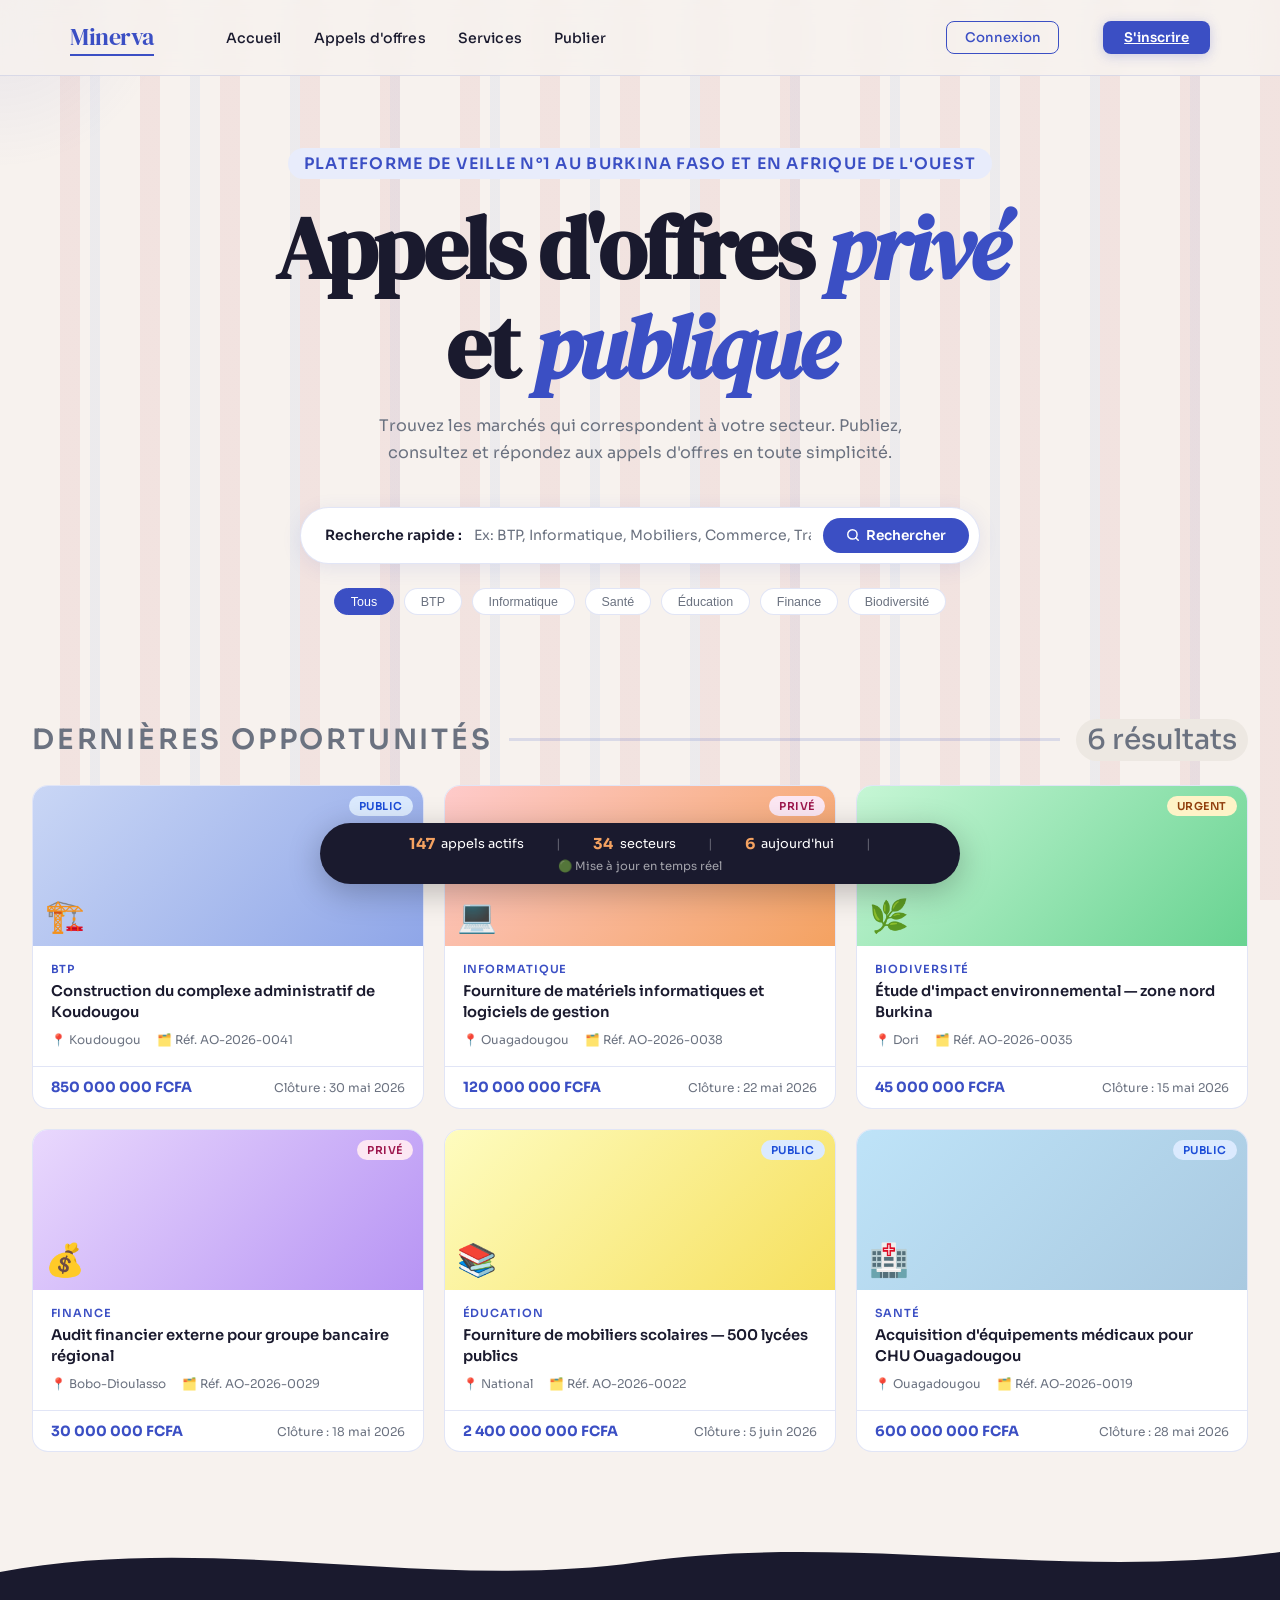
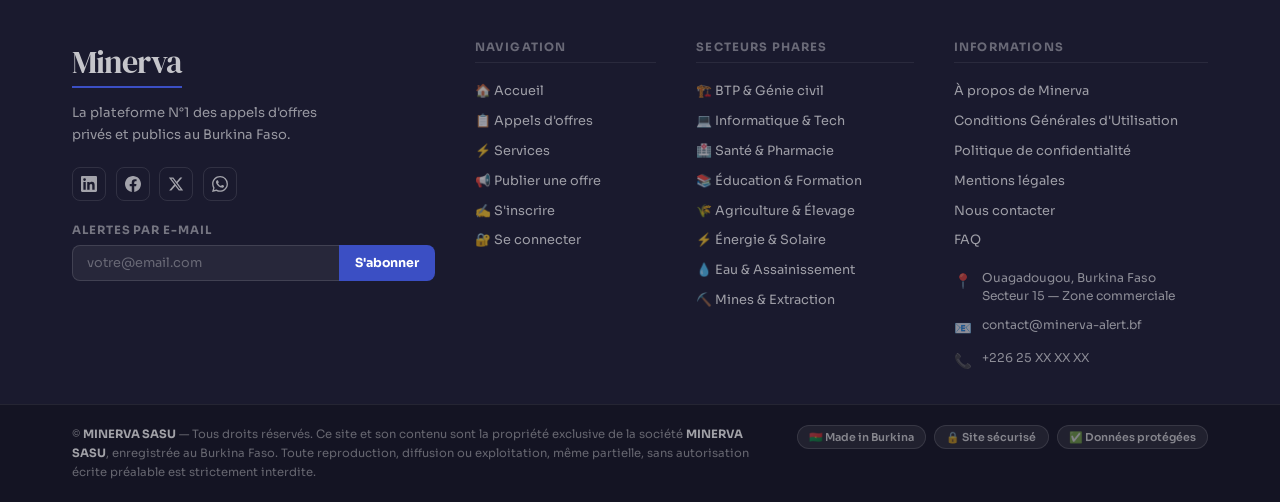
==== index.html @ 1e4bd356 "Add files via upload" ====
<!DOCTYPE html>
<html lang="fr">
<head>
<meta charset="UTF-8">
<meta name="viewport" content="width=device-width, initial-scale=1.0">
<title>Minerva — Appels d'offres privé et public</title>
<link href="https://fonts.googleapis.com/css2?family=Sora:wght@300;400;500;600;700&family=DM+Serif+Display:ital@0;1&display=swap" rel="stylesheet">
<style>
  *, *::before, *::after { box-sizing: border-box; margin: 0; padding: 0; }

  :root {
    --primary: #3B4FC4;
    --primary-light: #6B7FE3;
    --primary-pale: #E8ECFB;
    --accent: #F4A261;
    --bg: #F7F2EE;
    --bg2: #EDE8E2;
    --surface: #FFFFFF;
    --text: #1A1A2E;
    --text-muted: #6B7280;
    --border: rgba(59,79,196,0.15);
    --pink-soft: #F5D6D6;
    --blue-soft: #C9D6F5;
    --stripe-pink: rgba(220,160,160,0.18);
    --stripe-blue: rgba(130,160,230,0.18);
    --card-h: 270px;
  }

  body {
    font-family: 'Sora', sans-serif;
    background: var(--bg);
    color: var(--text);
    min-height: 100vh;
    overflow-x: hidden;
  }

  /* ── Animated background stripes ── */
  .bg-stripes {
    position: fixed;
    inset: 0;
    z-index: 0;
    pointer-events: none;
    overflow: hidden;
  }
  .bg-stripes::before,
  .bg-stripes::after {
    content: '';
    position: absolute;
    top: 0; bottom: 0;
    width: 100%;
  }
  .bg-stripes::before {
    background: repeating-linear-gradient(
      to right,
      transparent,
      transparent 60px,
      var(--stripe-pink) 60px,
      var(--stripe-pink) 80px
    );
    animation: shiftStripes 14s linear infinite;
  }
  .bg-stripes::after {
    background: repeating-linear-gradient(
      to right,
      transparent,
      transparent 90px,
      var(--stripe-blue) 90px,
      var(--stripe-blue) 100px
    );
    animation: shiftStripes 22s linear infinite reverse;
    opacity: 0.5;
  }
  @keyframes shiftStripes {
    from { transform: translateX(0); }
    to   { transform: translateX(100px); }
  }

  /* ── Layout wrapper ── */
  .wrapper {
    position: relative;
    z-index: 1;
    max-width: 1351px;
    margin: 0 auto;
    padding: 0 2rem;
  }

  /* ── NAV ── */
  nav {
    position: sticky;
    top: 0;
    z-index: 100;
    background: rgba(247,242,238,0.82);
    backdrop-filter: blur(14px);
    border-bottom: 1px solid var(--border);
  }
  .nav-inner {
    display: flex;
    align-items: center;
    gap: clamp(1rem, 5vw, 9.5rem);
    height: 75px;
    max-width: 1204px;
    margin: 0 auto;
    padding: 0 2rem;
  }
  .logo {
    font-family: 'DM Serif Display', serif;
    font-size: 1.5rem;
    color: var(--primary);
    text-decoration: none;
    letter-spacing: -0.02em;
    border-bottom: 2.5px solid var(--primary);
    padding-bottom: 1px;
    white-space: nowrap;
  }
  .nav-links {
    display: flex;
    gap: 2rem;
    list-style: none;
    margin-left: 0.5rem;
  }
  .nav-links a {
    font-size: 0.88rem;
    font-weight: 500;
    color: var(--text);
    text-decoration: none;
    letter-spacing: 0.01em;
    transition: color 0.2s;
  }
  .nav-links a:hover { color: var(--primary); }
  .nav-right {
    margin-left: auto;
    display: flex;
    align-items: center;
    gap: 2.75rem;
  }
  .btn-outline {
    padding: 0.45rem 1.1rem;
    border: 1.5px solid var(--primary);
    border-radius: 8px;
    font-size: 0.83rem;
    font-weight: 500;
    color: var(--primary);
    background: transparent;
    cursor: pointer;
    transition: background 0.2s, color 0.2s;
  }
  .btn-outline:hover { background: var(--primary-pale); }
  .btn-primary {
    padding: 0.48rem 1.3rem;
    border: none;
    border-radius: 8px;
    font-size: 0.83rem;
    font-weight: 600;
    color: #fff;
    background: var(--primary);
    cursor: pointer;
    transition: background 0.2s, transform 0.15s;
    box-shadow: 0 2px 12px rgba(59,79,196,0.25);
  }
  .btn-primary:hover { background: var(--primary-light); transform: translateY(-1px); }

  /* ── HERO ── */
  .hero {
    padding: 4.5rem 1rem 3rem;
    text-align: center;
  }
  .hero-tag {
    display: inline-block;
    background: var(--primary-pale);
    color: var(--primary);
    font-size: 0.99rem;
    font-weight: 600;
    letter-spacing: 0.08em;
    text-transform: uppercase;
    padding: 0.35rem 1rem;
    border-radius: 100px;
    margin-bottom: 1.25rem;
    opacity: 0;
    transform: translateY(10px);
    animation: fadeUp 0.6s 0.1s forwards;
  }
  .hero h1 {
    font-family: 'DM Serif Display', serif;
    font-size: clamp(4.2rem, 8vw, 5.5rem);
    line-height: 1.12;
    letter-spacing: -0.03em;
    color: var(--text);
    margin-bottom: 1rem;
    opacity: 0;
    transform: translateY(14px);
    animation: fadeUp 0.7s 0.2s forwards;
  }
  .hero h1 em {
    font-style: italic;
    color: var(--primary);
  }
  .hero p {
    font-size: 1rem;
    color: var(--text-muted);
    max-width: 540px;
    margin: 0 auto 2.5rem;
    line-height: 1.7;
    opacity: 0;
    transform: translateY(10px);
    animation: fadeUp 0.7s 0.35s forwards;
  }

  /* ── SEARCH BAR ── */
  .search-wrap {
    background: var(--surface);
    border: 1.5px solid var(--border);
    border-radius: 50px;
    display: flex;
    align-items: center;
    gap: 0.75rem;
    padding: 0.65rem 0.65rem 0.65rem 1.5rem;
    max-width: 680px;
    margin: 0 auto;
    box-shadow: 0 4px 20px rgba(59,79,196,0.10);
    opacity: 0;
    transform: translateY(12px);
    animation: fadeUp 0.7s 0.45s forwards;
    transition: box-shadow 0.3s;
  }
  .search-wrap:focus-within {
    box-shadow: 0 4px 28px rgba(59,79,196,0.22);
    border-color: var(--primary);
  }
  .search-label {
    font-weight: 600;
    font-size: 0.88rem;
    color: var(--text);
    white-space: nowrap;
  }
  .search-input {
    flex: 1;
    border: none;
    outline: none;
    font-family: 'Sora', sans-serif;
    font-size: 0.88rem;
    color: var(--text-muted);
    background: transparent;
  }
  .search-input::placeholder { color: var(--text-muted); }
  .search-btn {
    padding: 0.55rem 1.4rem;
    border-radius: 40px;
    border: none;
    background: var(--primary);
    color: #fff;
    font-family: 'Sora', sans-serif;
    font-size: 0.85rem;
    font-weight: 600;
    cursor: pointer;
    display: flex;
    align-items: center;
    gap: 0.4rem;
    transition: background 0.2s;
  }
  .search-btn:hover { background: var(--primary-light); }

  /* ── FILTER PILLS ── */
  .filters {
    display: flex;
    gap: 0.6rem;
    flex-wrap: wrap;
    justify-content: center;
    margin: 1.5rem auto 0;
    max-width: 760px;
    opacity: 0;
    animation: fadeUp 0.7s 0.55s forwards;
  }
  .pill {
    padding: 0.35rem 1rem;
    border: 1px solid var(--border);
    border-radius: 100px;
    font-size: 0.78rem;
    font-weight: 500;
    color: var(--text-muted);
    background: var(--surface);
    cursor: pointer;
    transition: all 0.2s;
    white-space: nowrap;
  }
  .pill:hover, .pill.active {
    background: var(--primary);
    color: #fff;
    border-color: var(--primary);
  }

  /* ── SECTION LABEL ── */
  .section-label {
    display: flex;
    align-items: center;
    gap: 1rem;
    margin: 3.5rem 0 1.5rem;
    opacity: 0;
    animation: fadeUp 0.6s 0.7s forwards;
  }
  .section-label h2 {
    font-size: 1.75rem;
    font-weight: 600;
    letter-spacing: 0.1em;
    text-transform: uppercase;
    color: var(--text-muted);
    white-space: nowrap;
  }
  .section-label hr {
    flex: 1;
    border: none;
    border-top: 3px solid var(--border);
  }
  .section-label .count {
    font-size: 1.75rem;
    font-weight: 500;
    color: var(--text-muted);
    background: var(--bg2);
    padding: 0.2rem 0.7rem;
    border-radius: 100px;
    white-space: nowrap;
  }

  /* ── CARD GRID ── */
  .card-grid {
    display: grid;
    grid-template-columns: repeat(3, 1fr);
    gap: 1.25rem;
    margin-bottom: 5rem;
  }

  .card {
    background: var(--surface);
    border-radius: 16px;
    border: 1px solid var(--border);
    overflow: hidden;
    cursor: pointer;
    opacity: 0;
    transform: translateY(20px);
    transition: transform 0.3s ease, box-shadow 0.3s ease;
  }
  .card:hover {
    transform: translateY(-5px);
    box-shadow: 0 12px 36px rgba(59,79,196,0.13);
  }
  .card.visible {
    animation: fadeUp 0.55s forwards;
  }
  .card:nth-child(1) { animation-delay: 0.75s; }
  .card:nth-child(2) { animation-delay: 0.85s; }
  .card:nth-child(3) { animation-delay: 0.95s; }

  .card-thumb {
    height: 160px;
    position: relative;
    overflow: hidden;
  }
  .card-thumb-inner {
    width: 100%;
    height: 100%;
    transition: transform 0.5s ease;
  }
  .card:hover .card-thumb-inner { transform: scale(1.04); }

  /* Gradient placeholder thumbs */
  .thumb-btp   { background: linear-gradient(135deg, #C9D6F5 0%, #8FA6E8 100%); }
  .thumb-info  { background: linear-gradient(135deg, #FECACA 0%, #F4A261 100%); }
  .thumb-bio   { background: linear-gradient(135deg, #C6F6D5 0%, #68D391 100%); }
  .thumb-fin   { background: linear-gradient(135deg, #E9D8FD 0%, #B794F4 100%); }
  .thumb-edu   { background: linear-gradient(135deg, #FEFCBF 0%, #F6E05E 100%); }
  .thumb-sante { background: linear-gradient(135deg, #BEE3F8 0%, #a9c9e0 100%); }

  .thumb-label {
    position: absolute;
    bottom: 10px;
    left: 12px;
    font-size: 2rem;
  }
  .card-badge {
    position: absolute;
    top: 10px;
    right: 10px;
    padding: 0.2rem 0.65rem;
    border-radius: 100px;
    font-size: 0.68rem;
    font-weight: 600;
    letter-spacing: 0.04em;
    text-transform: uppercase;
  }
  .badge-public  { background: #DBEAFE; color: #1D4ED8; }
  .badge-prive   { background: #FCE7F3; color: #9D174D; }
  .badge-urgent  { background: #FEF3C7; color: #92400E; }

  .card-body {
    padding: 1rem 1.1rem 1.2rem;
  }
  .card-sector {
    font-size: 0.7rem;
    font-weight: 600;
    letter-spacing: 0.08em;
    text-transform: uppercase;
    color: var(--primary);
    margin-bottom: 0.35rem;
  }
  .card-title {
    font-size: 0.92rem;
    font-weight: 600;
    color: var(--text);
    line-height: 1.4;
    margin-bottom: 0.6rem;
  }
  .card-meta {
    display: flex;
    align-items: center;
    gap: 1rem;
    font-size: 0.75rem;
    color: var(--text-muted);
  }
  .card-meta span {
    display: flex;
    align-items: center;
    gap: 0.25rem;
  }
  .card-footer {
    border-top: 1px solid var(--border);
    padding: 0.7rem 1.1rem;
    display: flex;
    justify-content: space-between;
    align-items: center;
  }
  .card-budget {
    font-weight: 700;
    font-size: 0.88rem;
    color: var(--primary);
  }
  .card-deadline {
    font-size: 0.75rem;
    color: var(--text-muted);
  }

  /* ── FLOATING STAT BAR ── */
  .stat-bar {
    position: fixed;
    bottom: 1.5rem;
    left: 50%;
    transform: translateX(-50%) translateY(80px);
    background: var(--text);
    color: #fff;
    border-radius: 100px;
    padding: 0.7rem 2rem;
    display: flex;
    align-items: center;
    gap: 2rem;
    font-size: 0.8rem;
    box-shadow: 0 8px 32px rgba(0,0,0,0.25);
    z-index: 200;
    white-space: nowrap;
    opacity: 0;
    animation: slideUp 0.6s 1.4s ease forwards;
  }
  .stat-bar .stat { display: flex; align-items: center; gap: 0.4rem; }
  .stat-bar .num { font-weight: 700; font-size: 0.95rem; color: var(--accent); }
  .stat-bar .sep { opacity: 0.3; }

  /* ── Keyframes ── */
  @keyframes fadeUp {
    to { opacity: 1; transform: translateY(0); }
  }
  @keyframes slideUp {
    to { opacity: 1; transform: translateX(-50%) translateY(0); }
  }

  /* ── Cursor glow ── */
  .cursor-glow {
    position: fixed;
    width: 340px;
    height: 340px;
    border-radius: 50%;
    background: radial-gradient(circle, rgba(59,79,196,0.09) 0%, transparent 70%);
    pointer-events: none;
    z-index: 0;
    transition: transform 0.12s ease-out;
    transform: translate(-50%, -50%);
  }

  @media (max-width: 768px) {
    .card-grid { grid-template-columns: 1fr 1fr; }
    .stat-bar { display: none; }
  }
  @media (max-width: 520px) {
    .card-grid { grid-template-columns: 1fr; }
  }

/* ── Footer base ── */
.minerva-footer {
  position: relative;
  margin-top: 3rem;
  font-family: 'Sora', sans-serif;
}
 
/* Vague SVG de transition */
.footer-wave {
  display: block;
  line-height: 0;
  overflow: hidden;
}
.footer-wave svg {
  display: block;
  width: 100%;
  height: 60px;
}
 
/* Corps du footer */
.footer-body {
  background: #1A1A2E;
  color: rgba(255,255,255,0.75);
}
 
.footer-inner {
  max-width: 1200px;
  margin: 0 auto;
  padding: 3rem 2rem 2rem;
  display: grid;
  grid-template-columns: 2fr 1fr 1.2fr 1.4fr;
  gap: 2.5rem;
}
 
/* Brand column */
.footer-logo {
  font-family: 'DM Serif Display', serif;
  font-size: 2rem;
  color: #ffffff;
  letter-spacing: -0.03em;
  border-bottom: 2.5px solid #3B4FC4;
  display: inline-block;
  padding-bottom: 2px;
  margin-bottom: 0.85rem;
}
 
.footer-tagline {
  font-size: 0.82rem;
  color: rgba(255,255,255,0.55);
  line-height: 1.7;
  margin-bottom: 1.25rem;
}
 
/* Social icons */
.footer-socials {
  display: flex;
  gap: 0.6rem;
  margin-bottom: 1.4rem;
}
.fsocial {
  width: 34px; height: 34px;
  border-radius: 8px;
  border: 1px solid rgba(255,255,255,0.1);
  display: flex; align-items: center; justify-content: center;
  color: rgba(255,255,255,0.6);
  text-decoration: none;
  transition: all 0.22s;
}
.fsocial:hover {
  background: #3B4FC4;
  border-color: #3B4FC4;
  color: #fff;
  transform: translateY(-2px);
}
 
/* Newsletter */
.fnl-label {
  font-size: 0.72rem;
  font-weight: 700;
  letter-spacing: 0.08em;
  text-transform: uppercase;
  color: rgba(255,255,255,0.4);
  margin-bottom: 0.5rem;
}
.fnl-wrap {
  display: flex;
  gap: 0;
}
.fnl-input {
  flex: 1;
  padding: 0.55rem 0.85rem;
  border: 1px solid rgba(255,255,255,0.12);
  border-right: none;
  border-radius: 8px 0 0 8px;
  background: rgba(255,255,255,0.06);
  color: #fff;
  font-family: 'Sora', sans-serif;
  font-size: 0.8rem;
  outline: none;
  transition: border-color 0.2s;
}
.fnl-input::placeholder { color: rgba(255,255,255,0.3); }
.fnl-input:focus { border-color: #3B4FC4; }
.fnl-btn {
  padding: 0.55rem 1rem;
  border-radius: 0 8px 8px 0;
  border: none;
  background: #3B4FC4;
  color: #fff;
  font-family: 'Sora', sans-serif;
  font-size: 0.78rem;
  font-weight: 700;
  cursor: pointer;
  white-space: nowrap;
  transition: background 0.2s;
}
.fnl-btn:hover { background: #6B7FE3; }
 
/* Column titles */
.footer-col-title {
  font-size: 0.72rem;
  font-weight: 700;
  letter-spacing: 0.1em;
  text-transform: uppercase;
  color: rgba(255,255,255,0.35);
  margin-bottom: 1rem;
  padding-bottom: 0.5rem;
  border-bottom: 1px solid rgba(255,255,255,0.07);
}
 
/* Links */
.footer-links {
  list-style: none;
  display: flex;
  flex-direction: column;
  gap: 0.55rem;
}
.footer-links a {
  font-size: 0.8rem;
  color: rgba(255,255,255,0.58);
  text-decoration: none;
  transition: color 0.2s, padding-left 0.2s;
  display: inline-block;
}
.footer-links a:hover {
  color: #ffffff;
  padding-left: 4px;
}
 
/* Contact block */
.footer-contact {
  margin-top: 1.2rem;
  display: flex;
  flex-direction: column;
  gap: 0.6rem;
}
.fcontact-item {
  display: flex;
  align-items: flex-start;
  gap: 0.6rem;
  font-size: 0.76rem;
  color: rgba(255,255,255,0.5);
  line-height: 1.55;
}
.fcontact-icon { flex-shrink: 0; font-size: 0.9rem; margin-top: 1px; }
 
/* Bottom bar */
.footer-bottom {
  border-top: 1px solid rgba(255,255,255,0.07);
  background: rgba(0,0,0,0.25);
}
.footer-bottom-inner {
  max-width: 1200px;
  margin: 0 auto;
  padding: 1.25rem 2rem;
  display: flex;
  align-items: flex-start;
  justify-content: space-between;
  gap: 1.5rem;
  flex-wrap: wrap;
}
.footer-copy {
  font-size: 0.72rem;
  color: rgba(255,255,255,0.35);
  line-height: 1.65;
  max-width: 680px;
}
.footer-copy strong { color: rgba(255,255,255,0.6); }
 
/* Badges */
.footer-badges {
  display: flex;
  gap: 0.5rem;
  flex-wrap: wrap;
  flex-shrink: 0;
}
.fbadge {
  font-size: 0.68rem;
  font-weight: 600;
  color: rgba(255,255,255,0.45);
  background: rgba(255,255,255,0.06);
  border: 1px solid rgba(255,255,255,0.1);
  padding: 0.25rem 0.7rem;
  border-radius: 100px;
  white-space: nowrap;
}
 
/* ── Responsive ── */
@media (max-width: 1000px) {
  .footer-inner { grid-template-columns: 1fr 1fr; gap: 2rem; }
  .footer-brand { grid-column: 1 / -1; }
}
@media (max-width: 580px) {
  .footer-inner { grid-template-columns: 1fr; padding: 2rem 1.5rem 1.5rem; }
  .footer-bottom-inner { flex-direction: column; gap: 0.85rem; }
  .footer-badges { justify-content: flex-start; }
}
</style>
<link rel="stylesheet" href="minerva-shared.css">
<link rel="manifest" href="manifest.webmanifest">
<meta name="theme-color" content="#3B4FC4">
<meta name="description" content="Minerva — veille et appels d'offres privés et publics au Burkina Faso et en Afrique de l'Ouest.">
<meta name="apple-mobile-web-app-capable" content="yes">
<meta name="apple-mobile-web-app-title" content="Minerva">
<link rel="apple-touch-icon" href="icons/icon-192.png">
<link rel="icon" type="image/png" sizes="192x192" href="icons/icon-192.png">
<script defer src="pwa-register.js"></script>
</head>
<body>

<div class="cursor-glow" id="glow"></div>
<div class="bg-stripes"></div>

<!-- NAV -->
<nav>
  <div class="nav-inner">
    <a href="minerva-apropos.html" class="logo">Minerva</a>
    <ul class="nav-links">
      <li><a href="minerva.html">Accueil</a></li>
      <li><a href="minerva-appels.html">Appels d'offres</a></li>
      <li><a href="minerva-services.html">Services</a></li>
      <li><a href="minerva-publier.html">Publier</a></li>
    </ul>
    <div class="nav-right">
      <a href="minerva-connexion.html" class="btn-outline" style="text-decoration:none;">Connexion</a>
      <a href="minerva-inscription.html" class="btn-primary">S'inscrire</a>
    </div>
  </div>
</nav>

<!-- HERO -->
<section class="hero wrapper">
  <div class="hero-tag">Plateforme de Veille N°1 au Burkina Faso et en Afrique de l'Ouest</div>
  <h1>Appels d'offres <em>privé</em><br>et <em>publique</em></h1>
  <p>Trouvez les marchés qui correspondent à votre secteur. Publiez, consultez et répondez aux appels d'offres en toute simplicité.</p>

  <div class="search-wrap">
    <span class="search-label">Recherche rapide :</span>
    <input class="search-input" type="text" placeholder="Ex: BTP, Informatique, Mobiliers, Commerce, Travaux…" id="searchInput" />
    <button class="search-btn" onclick="doSearch()">
      <svg width="14" height="14" viewBox="0 0 24 24" fill="none" stroke="currentColor" stroke-width="2.5" stroke-linecap="round" stroke-linejoin="round"><circle cx="11" cy="11" r="8"/><path d="m21 21-4.35-4.35"/></svg>
      Rechercher
    </button>
  </div>

  <div class="filters" id="filters">
    <button class="pill active" onclick="filterCards('Tous')">Tous</button>
    <button class="pill" onclick="filterCards('BTP')">BTP</button>
    <button class="pill" onclick="filterCards('Informatique')">Informatique</button>
    <button class="pill" onclick="filterCards('Santé')">Santé</button>
    <button class="pill" onclick="filterCards('Éducation')">Éducation</button>
    <button class="pill" onclick="filterCards('Finance')">Finance</button>
    <button class="pill" onclick="filterCards('Biodiversité')">Biodiversité</button>
  </div>
</section>

<!-- CARD SECTION -->
<div class="wrapper">
  <div class="section-label">
    <h2>Dernières opportunités</h2>
    <hr>
    <span class="count" id="countLabel">6 résultats</span>
  </div>

  <div class="card-grid" id="cardGrid">

    <div class="card visible" data-sector="BTP">
      <div class="card-thumb">
        <div class="card-thumb-inner thumb-btp"></div>
        <div class="thumb-label">🏗️</div>
        <span class="card-badge badge-public">Public</span>
      </div>
      <div class="card-body">
        <div class="card-sector">BTP</div>
        <div class="card-title">Construction du complexe administratif de Koudougou</div>
        <div class="card-meta">
          <span>📍 Koudougou</span>
          <span>🗂️ Réf. AO-2026-0041</span>
        </div>
      </div>
      <div class="card-footer">
        <span class="card-budget">850 000 000 FCFA</span>
        <span class="card-deadline">Clôture : 30 mai 2026</span>
      </div>
    </div>

    <div class="card visible" data-sector="Informatique">
      <div class="card-thumb">
        <div class="card-thumb-inner thumb-info"></div>
        <div class="thumb-label">💻</div>
        <span class="card-badge badge-prive">Privé</span>
      </div>
      <div class="card-body">
        <div class="card-sector">Informatique</div>
        <div class="card-title">Fourniture de matériels informatiques et logiciels de gestion</div>
        <div class="card-meta">
          <span>📍 Ouagadougou</span>
          <span>🗂️ Réf. AO-2026-0038</span>
        </div>
      </div>
      <div class="card-footer">
        <span class="card-budget">120 000 000 FCFA</span>
        <span class="card-deadline">Clôture : 22 mai 2026</span>
      </div>
    </div>

    <div class="card visible" data-sector="Biodiversité">
      <div class="card-thumb">
        <div class="card-thumb-inner thumb-bio"></div>
        <div class="thumb-label">🌿</div>
        <span class="card-badge badge-urgent">Urgent</span>
      </div>
      <div class="card-body">
        <div class="card-sector">Biodiversité</div>
        <div class="card-title">Étude d'impact environnemental — zone nord Burkina</div>
        <div class="card-meta">
          <span>📍 Dori</span>
          <span>🗂️ Réf. AO-2026-0035</span>
        </div>
      </div>
      <div class="card-footer">
        <span class="card-budget">45 000 000 FCFA</span>
        <span class="card-deadline">Clôture : 15 mai 2026</span>
      </div>
    </div>

    <div class="card visible" data-sector="Finance">
      <div class="card-thumb">
        <div class="card-thumb-inner thumb-fin"></div>
        <div class="thumb-label">💰</div>
        <span class="card-badge badge-prive">Privé</span>
      </div>
      <div class="card-body">
        <div class="card-sector">Finance</div>
        <div class="card-title">Audit financier externe pour groupe bancaire régional</div>
        <div class="card-meta">
          <span>📍 Bobo-Dioulasso</span>
          <span>🗂️ Réf. AO-2026-0029</span>
        </div>
      </div>
      <div class="card-footer">
        <span class="card-budget">30 000 000 FCFA</span>
        <span class="card-deadline">Clôture : 18 mai 2026</span>
      </div>
    </div>

    <div class="card visible" data-sector="Éducation">
      <div class="card-thumb">
        <div class="card-thumb-inner thumb-edu"></div>
        <div class="thumb-label">📚</div>
        <span class="card-badge badge-public">Public</span>
      </div>
      <div class="card-body">
        <div class="card-sector">Éducation</div>
        <div class="card-title">Fourniture de mobiliers scolaires — 500 lycées publics</div>
        <div class="card-meta">
          <span>📍 National</span>
          <span>🗂️ Réf. AO-2026-0022</span>
        </div>
      </div>
      <div class="card-footer">
        <span class="card-budget">2 400 000 000 FCFA</span>
        <span class="card-deadline">Clôture : 5 juin 2026</span>
      </div>
    </div>

    <div class="card visible" data-sector="Santé">
      <div class="card-thumb">
        <div class="card-thumb-inner thumb-sante"></div>
        <div class="thumb-label">🏥</div>
        <span class="card-badge badge-public">Public</span>
      </div>
      <div class="card-body">
        <div class="card-sector">Santé</div>
        <div class="card-title">Acquisition d'équipements médicaux pour CHU Ouagadougou</div>
        <div class="card-meta">
          <span>📍 Ouagadougou</span>
          <span>🗂️ Réf. AO-2026-0019</span>
        </div>
      </div>
      <div class="card-footer">
        <span class="card-budget">600 000 000 FCFA</span>
        <span class="card-deadline">Clôture : 28 mai 2026</span>
      </div>
    </div>

  </div>
</div>

<!-- FLOATING STAT BAR -->
<div class="stat-bar">
  <div class="stat"><span class="num" id="statTotal">1 248</span> appels actifs</div>
  <div class="sep">|</div>
  <div class="stat"><span class="num">34</span> secteurs</div>
  <div class="sep">|</div>
  <div class="stat"><span class="num" id="statNew">+12</span> aujourd'hui</div>
  <div class="sep">|</div>
  <div class="stat" style="color: rgba(255,255,255,0.6); font-size:0.72rem;">🟢 Mise à jour en temps réel</div>
</div>

<script>
  // Cursor glow
  const glow = document.getElementById('glow');
  document.addEventListener('mousemove', e => {
    glow.style.transform = `translate(${e.clientX - 170}px, ${e.clientY - 170}px)`;
  });

  // Filter pills
  function filterCards(sector) {
    document.querySelectorAll('.pill').forEach(p => p.classList.remove('active'));
    event.target.classList.add('active');

    const cards = document.querySelectorAll('.card');
    let count = 0;
    cards.forEach(card => {
      const s = card.dataset.sector;
      const show = sector === 'Tous' || s === sector;
      card.style.display = show ? '' : 'none';
      if (show) count++;
    });
    document.getElementById('countLabel').textContent = count + ' résultat' + (count > 1 ? 's' : '');
  }

  // Search filter
  function doSearch() {
    const q = document.getElementById('searchInput').value.toLowerCase().trim();
    if (!q) { filterCards('Tous'); return; }

    document.querySelectorAll('.pill').forEach(p => p.classList.remove('active'));
    const cards = document.querySelectorAll('.card');
    let count = 0;
    cards.forEach(card => {
      const text = card.innerText.toLowerCase();
      const show = text.includes(q);
      card.style.display = show ? '' : 'none';
      if (show) count++;
    });
    document.getElementById('countLabel').textContent = count + ' résultat' + (count > 1 ? 's' : '');
  }

  document.getElementById('searchInput').addEventListener('keydown', e => {
    if (e.key === 'Enter') doSearch();
  });

  // Animate stat counter
  function countUp(el, target, suffix = '') {
    let start = 0;
    const step = Math.ceil(target / 60);
    const timer = setInterval(() => {
      start = Math.min(start + step, target);
      el.textContent = start.toLocaleString('fr-FR') + suffix;
      if (start >= target) clearInterval(timer);
    }, 24);
  }
  setTimeout(() => {
    countUp(document.getElementById('statTotal'), 1248);
    countUp(document.getElementById('statNew'), 12, '');
  }, 1500);

  
  // Année dynamique dans le copyright
  document.getElementById('footerYear').textContent = new Date().getFullYear();
 
  // Abonnement newsletter (simulation)
  function subscribeNL(btn) {
    const input = btn.previousElementSibling;
    const re = /^[^\s@]+@[^\s@]+\.[^\s@]+$/;
    if (!re.test(input.value.trim())) {
      input.style.borderColor = '#EF4444';
      input.placeholder = 'E-mail invalide…';
      setTimeout(() => { input.style.borderColor = ''; input.placeholder = 'votre@email.com'; }, 2000);
      return;
    }
    btn.textContent = '✓ Abonné !';
    btn.style.background = '#3AAF85';
    btn.disabled = true;
    input.value = '';
    input.placeholder = 'Merci pour votre inscription !';
  }
</script>
<!-- ============================================================
     MINERVA ALERT — FOOTER UNIVERSEL
     À coller juste avant </body> sur chaque page du site
     ============================================================ -->
 
<footer class="minerva-footer">
 
  <!-- Vague décorative -->
  <div class="footer-wave">
    <svg viewBox="0 0 1440 60" preserveAspectRatio="none" xmlns="http://www.w3.org/2000/svg">
      <path d="M0,40 C240,0 480,60 720,30 C960,0 1200,50 1440,20 L1440,60 L0,60 Z" fill="#1A1A2E"/>
    </svg>
  </div>
 
  <div class="footer-body">
    <div class="footer-inner">
 
      <!-- COL 1 : Brand -->
      <div class="footer-col footer-brand">
        <a href="minerva-apropos.html" class="footer-logo" style="text-decoration:none;color:inherit;">Minerva</a>
        <p class="footer-tagline">La plateforme N°1 des appels d'offres<br>privés et publics au Burkina Faso.</p>
        <div class="footer-socials">
          <a href="#" class="fsocial" title="LinkedIn" aria-label="LinkedIn">
            <svg width="16" height="16" viewBox="0 0 24 24" fill="currentColor"><path d="M20.447 20.452h-3.554v-5.569c0-1.328-.027-3.037-1.852-3.037-1.853 0-2.136 1.445-2.136 2.939v5.667H9.351V9h3.414v1.561h.046c.477-.9 1.637-1.85 3.37-1.85 3.601 0 4.267 2.37 4.267 5.455v6.286zM5.337 7.433a2.062 2.062 0 01-2.063-2.065 2.064 2.064 0 112.063 2.065zm1.782 13.019H3.555V9h3.564v11.452zM22.225 0H1.771C.792 0 0 .774 0 1.729v20.542C0 23.227.792 24 1.771 24h20.451C23.2 24 24 23.227 24 22.271V1.729C24 .774 23.2 0 22.222 0h.003z"/></svg>
          </a>
          <a href="#" class="fsocial" title="Facebook" aria-label="Facebook">
            <svg width="16" height="16" viewBox="0 0 24 24" fill="currentColor"><path d="M24 12.073c0-6.627-5.373-12-12-12s-12 5.373-12 12c0 5.99 4.388 10.954 10.125 11.854v-8.385H7.078v-3.47h3.047V9.43c0-3.007 1.792-4.669 4.533-4.669 1.312 0 2.686.235 2.686.235v2.953H15.83c-1.491 0-1.956.925-1.956 1.874v2.25h3.328l-.532 3.47h-2.796v8.385C19.612 23.027 24 18.062 24 12.073z"/></svg>
          </a>
          <a href="#" class="fsocial" title="Twitter / X" aria-label="Twitter">
            <svg width="16" height="16" viewBox="0 0 24 24" fill="currentColor"><path d="M18.244 2.25h3.308l-7.227 8.26 8.502 11.24H16.17l-5.214-6.817L4.99 21.75H1.68l7.73-8.835L1.254 2.25H8.08l4.713 6.231zm-1.161 17.52h1.833L7.084 4.126H5.117z"/></svg>
          </a>
          <a href="#" class="fsocial" title="WhatsApp" aria-label="WhatsApp">
            <svg width="16" height="16" viewBox="0 0 24 24" fill="currentColor"><path d="M17.472 14.382c-.297-.149-1.758-.867-2.03-.967-.273-.099-.471-.148-.67.15-.197.297-.767.966-.94 1.164-.173.199-.347.223-.644.075-.297-.15-1.255-.463-2.39-1.475-.883-.788-1.48-1.761-1.653-2.059-.173-.297-.018-.458.13-.606.134-.133.298-.347.446-.52.149-.174.198-.298.298-.497.099-.198.05-.371-.025-.52-.075-.149-.669-1.612-.916-2.207-.242-.579-.487-.5-.669-.51-.173-.008-.371-.01-.57-.01-.198 0-.52.074-.792.372-.272.297-1.04 1.016-1.04 2.479 0 1.462 1.065 2.875 1.213 3.074.149.198 2.096 3.2 5.077 4.487.709.306 1.262.489 1.694.625.712.227 1.36.195 1.871.118.571-.085 1.758-.719 2.006-1.413.248-.694.248-1.289.173-1.413-.074-.124-.272-.198-.57-.347m-5.421 7.403h-.004a9.87 9.87 0 01-5.031-1.378l-.361-.214-3.741.982.998-3.648-.235-.374a9.86 9.86 0 01-1.51-5.26c.001-5.45 4.436-9.884 9.888-9.884 2.64 0 5.122 1.03 6.988 2.898a9.825 9.825 0 012.893 6.994c-.003 5.45-4.437 9.884-9.885 9.884m8.413-18.297A11.815 11.815 0 0012.05 0C5.495 0 .16 5.335.157 11.892c0 2.096.547 4.142 1.588 5.945L.057 24l6.305-1.654a11.882 11.882 0 005.683 1.448h.005c6.554 0 11.89-5.335 11.893-11.893a11.821 11.821 0 00-3.48-8.413z"/></svg>
          </a>
        </div>
        <!-- Newsletter mini -->
        <div class="footer-newsletter">
          <p class="fnl-label">Alertes par e-mail</p>
          <div class="fnl-wrap">
            <input type="email" class="fnl-input" placeholder="votre@email.com" />
            <button class="fnl-btn" onclick="subscribeNL(this)">S'abonner</button>
          </div>
        </div>
      </div>
 
      <!-- COL 2 : Navigation -->
      <div class="footer-col">
        <div class="footer-col-title">Navigation</div>
        <ul class="footer-links">
          <li><a href="minerva.html">🏠 Accueil</a></li>
          <li><a href="minerva-appels.html">📋 Appels d'offres</a></li>
          <li><a href="minerva-services.html">⚡ Services</a></li>
          <li><a href="minerva-publier.html">📢 Publier une offre</a></li>
          <li><a href="minerva-inscription.html">✍️ S'inscrire</a></li>
          <li><a href="minerva-connexion.html">🔐 Se connecter</a></li>
        </ul>
      </div>
 
      <!-- COL 3 : Secteurs -->
      <div class="footer-col">
        <div class="footer-col-title">Secteurs phares</div>
        <ul class="footer-links">
          <li><a href="minerva-appels.html">🏗️ BTP & Génie civil</a></li>
          <li><a href="minerva-appels.html">💻 Informatique & Tech</a></li>
          <li><a href="minerva-appels.html">🏥 Santé & Pharmacie</a></li>
          <li><a href="minerva-appels.html">📚 Éducation & Formation</a></li>
          <li><a href="minerva-appels.html">🌾 Agriculture & Élevage</a></li>
          <li><a href="minerva-appels.html">⚡ Énergie & Solaire</a></li>
          <li><a href="minerva-appels.html">💧 Eau & Assainissement</a></li>
          <li><a href="minerva-appels.html">⛏️ Mines & Extraction</a></li>
        </ul>
      </div>
 
      <!-- COL 4 : Informations -->
      <div class="footer-col">
        <div class="footer-col-title">Informations</div>
        <ul class="footer-links">
          <li><a href="#">À propos de Minerva</a></li>
          <li><a href="#">Conditions Générales d'Utilisation</a></li>
          <li><a href="#">Politique de confidentialité</a></li>
          <li><a href="#">Mentions légales</a></li>
          <li><a href="#">Nous contacter</a></li>
          <li><a href="#">FAQ</a></li>
        </ul>
        <!-- Contact block -->
        <div class="footer-contact">
          <div class="fcontact-item">
            <span class="fcontact-icon">📍</span>
            <span>Ouagadougou, Burkina Faso<br>Secteur 15 — Zone commerciale</span>
          </div>
          <div class="fcontact-item">
            <span class="fcontact-icon">📧</span>
            <span>contact@minerva-alert.bf</span>
          </div>
          <div class="fcontact-item">
            <span class="fcontact-icon">📞</span>
            <span>+226 25 XX XX XX</span>
          </div>
        </div>
      </div>
 
    </div><!-- /footer-inner -->
 
    <!-- Bottom bar -->
    <div class="footer-bottom">
      <div class="footer-bottom-inner">
        <p class="footer-copy">
          &copy; <span id="footerYear"></span> <strong>MINERVA SASU</strong> — Tous droits réservés.
          Ce site et son contenu sont la propriété exclusive de la société
          <strong>MINERVA SASU</strong>, enregistrée au Burkina Faso.
          Toute reproduction, diffusion ou exploitation, même partielle, sans autorisation écrite préalable est strictement interdite.
        </p>
        <div class="footer-badges">
          <span class="fbadge">🇧🇫 Made in Burkina</span>
          <span class="fbadge">🔒 Site sécurisé</span>
          <span class="fbadge">✅ Données protégées</span>
        </div>
      </div>
    </div>
 
  </div><!-- /footer-body -->
</footer>
</body>
</html>
---- minerva-shared.css ----
/* Minerva — responsive + PWA safe areas (loaded after page inline styles) */

html {
  -webkit-text-size-adjust: 100%;
}

nav {
  padding-left: max(0px, env(safe-area-inset-left));
  padding-right: max(0px, env(safe-area-inset-right));
}

/* Reduce cursor glow on touch devices */
@media (hover: none) and (pointer: coarse) {
  .cursor-glow {
    display: none !important;
  }
}

/* ── Navigation (all pages with sticky top nav) ── */
@media (max-width: 1100px) {
  nav .nav-inner {
    gap: 1.25rem;
    padding-left: max(1rem, env(safe-area-inset-left));
    padding-right: max(1rem, env(safe-area-inset-right));
  }
}

@media (max-width: 900px) {
  nav .nav-inner {
    flex-wrap: wrap;
    height: auto;
    min-height: 64px;
    row-gap: 0.65rem;
    padding-top: 0.65rem;
    padding-bottom: 0.65rem;
    align-items: center;
  }

  nav .nav-right {
    margin-left: auto;
    flex-shrink: 0;
  }

  nav .nav-links {
    order: 3;
    flex-basis: 100%;
    width: 100%;
    justify-content: center;
    flex-wrap: wrap;
    gap: 0.65rem 1rem;
    padding-top: 0.5rem;
    margin-left: 0;
    border-top: 1px solid var(--border, rgba(59, 79, 196, 0.12));
  }
}

@media (max-width: 480px) {
  nav .nav-inner {
    padding-left: max(0.75rem, env(safe-area-inset-left));
    padding-right: max(0.75rem, env(safe-area-inset-right));
  }

  nav .nav-links a {
    font-size: 0.8rem;
  }

  nav .nav-right {
    width: 100%;
    justify-content: stretch;
    gap: 0.5rem;
  }

  nav .nav-right > a.btn-outline,
  nav .nav-right > a.btn-primary {
    flex: 1;
    text-align: center;
    justify-content: center;
    font-size: 0.76rem;
    padding: 0.42rem 0.65rem;
  }
}

/* ── Home: card grid (tablettes) ── */
@media (max-width: 1024px) {
  .card-grid {
    grid-template-columns: repeat(2, 1fr);
  }
}

@media (max-width: 520px) {
  .card-grid {
    grid-template-columns: 1fr;
  }
}

/* ── Home: hero & search ── */
@media (max-width: 720px) {
  .hero {
    padding-left: max(0.75rem, env(safe-area-inset-left)) !important;
    padding-right: max(0.75rem, env(safe-area-inset-right)) !important;
    padding-top: 2.5rem !important;
    padding-bottom: 2rem !important;
  }

  .hero h1 {
    font-size: clamp(2rem, 10vw, 3.25rem) !important;
  }

  .hero p {
    font-size: 0.92rem;
    padding: 0 0.25rem;
  }

  .search-wrap {
    flex-direction: column;
    align-items: stretch;
    border-radius: 20px;
    padding: 1rem 1rem 1rem 1.1rem;
    max-width: 100%;
  }

  .search-label {
    white-space: normal;
  }

  .search-input {
    min-height: 2.5rem;
    width: 100%;
  }

  .search-btn {
    width: 100%;
    justify-content: center;
  }
}

@media (max-width: 520px) {
  .section-label {
    flex-wrap: wrap;
    gap: 0.65rem;
  }

  .section-label h2 {
    font-size: 1.05rem;
    white-space: normal;
    letter-spacing: 0.06em;
  }

  .section-label .count {
    font-size: 1.1rem;
  }

  .wrapper {
    padding-left: max(1rem, env(safe-area-inset-left));
    padding-right: max(1rem, env(safe-area-inset-right));
  }
}

/* ── Floating stat bar (home) ── */
@media (min-width: 769px) {
  .stat-bar {
    max-width: calc(100vw - 2rem - env(safe-area-inset-left) - env(safe-area-inset-right));
    flex-wrap: wrap;
    justify-content: center;
    row-gap: 0.35rem;
    padding-left: max(1rem, env(safe-area-inset-left));
    padding-right: max(1rem, env(safe-area-inset-right));
    bottom: max(1rem, env(safe-area-inset-bottom));
  }
}

/* ── Appels / list pages: wide filter bars ── */
@media (max-width: 768px) {
  .filter-bar {
    flex-direction: column;
  }

  .filter-sep {
    display: none;
  }

  .filter-reset {
    margin-left: 0;
    align-self: stretch;
    width: 100%;
  }

  .search-wrap {
    flex-wrap: wrap;
    border-radius: 20px;
    padding: 0.75rem 1rem;
  }

  .search-input {
    min-width: 0;
    flex: 1 1 100%;
  }
}

/* ── Forms (connexion / inscription / pages pleine largeur) ── */
@media (max-width: 520px) {
  .login-page,
  .page {
    padding-left: max(1rem, env(safe-area-inset-left));
    padding-right: max(1rem, env(safe-area-inset-right));
  }

  .login-box {
    max-width: 100%;
  }
}
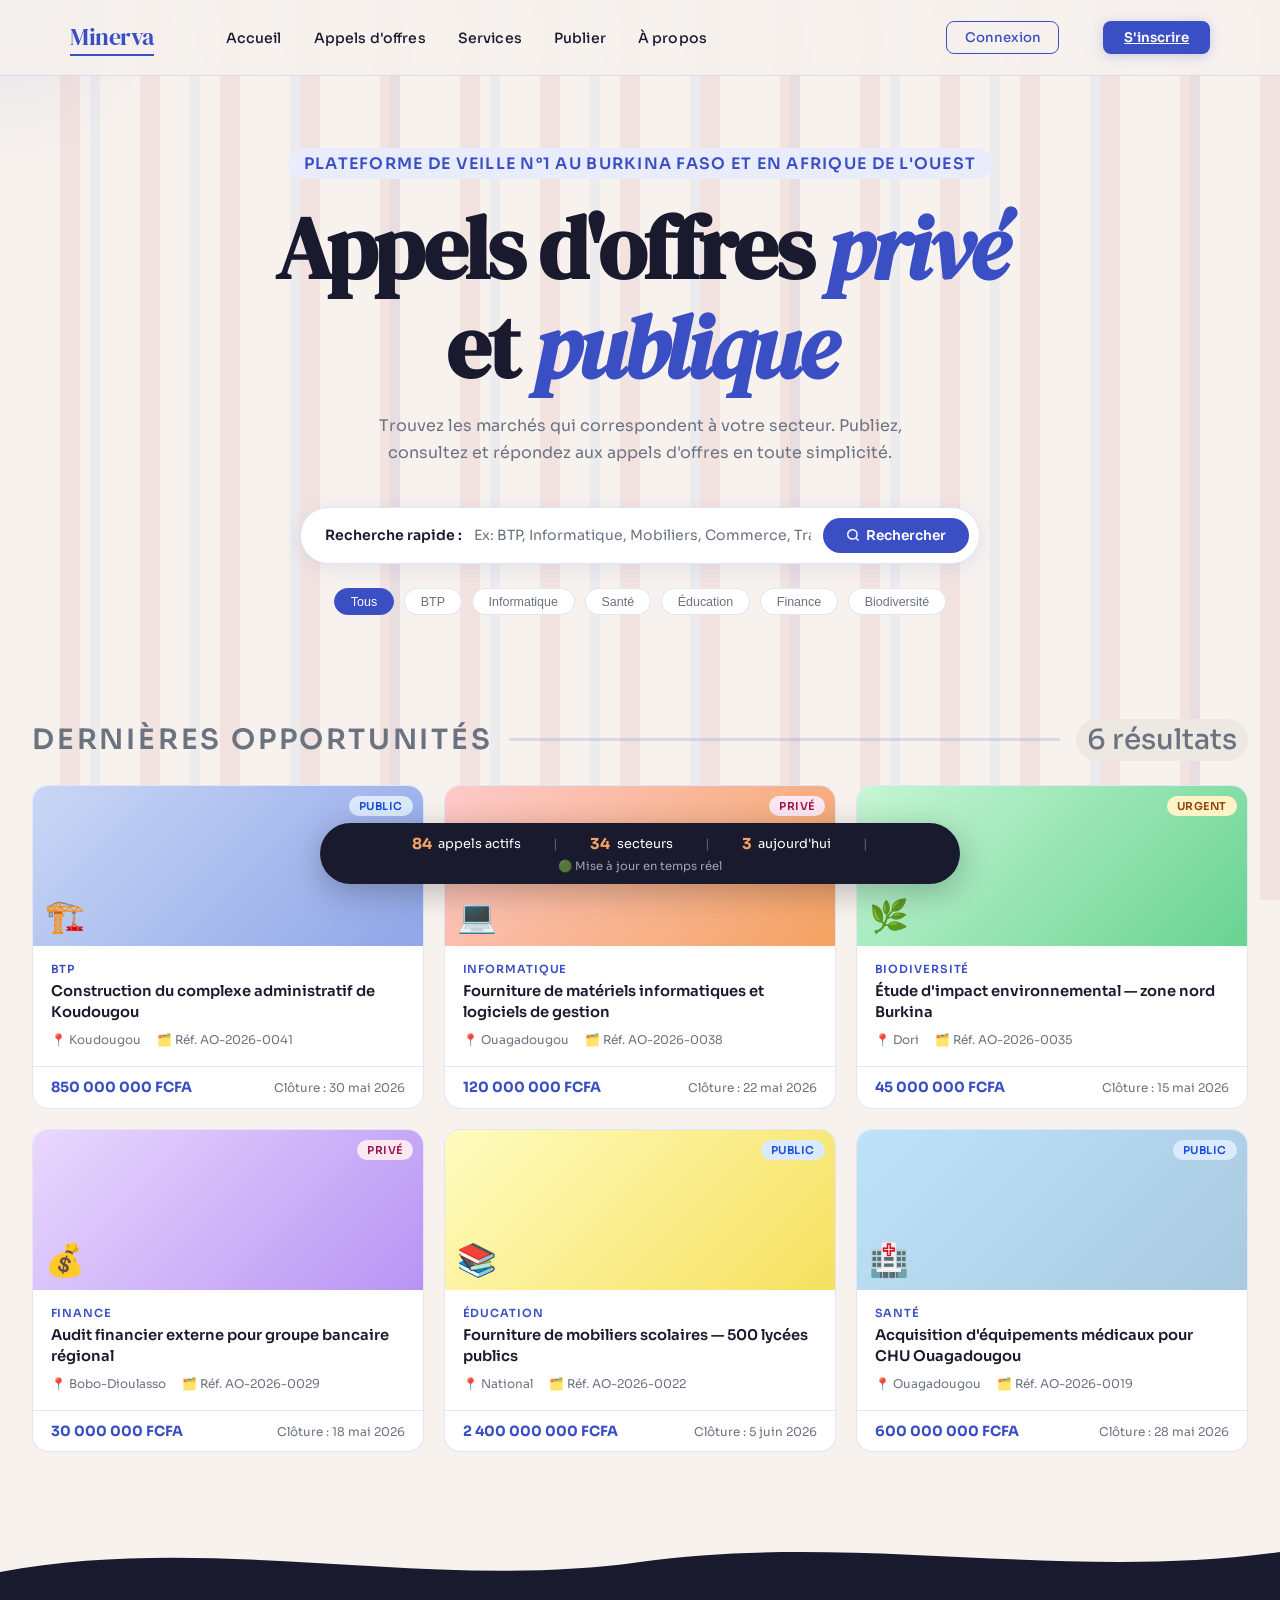
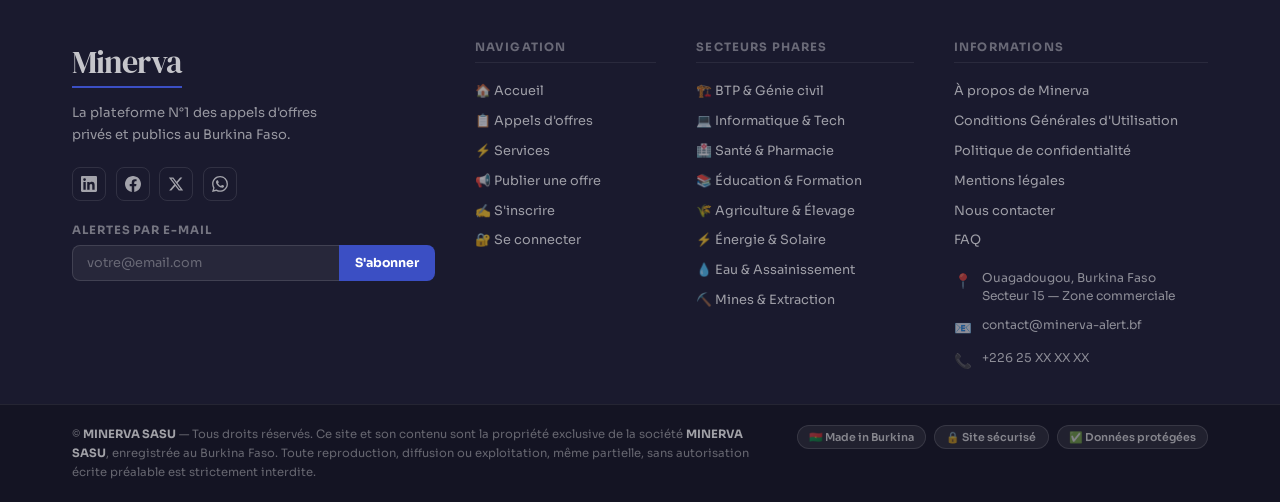
==== commit 8ca65c6e: "Update index.html" ====
--- a/index.html
+++ b/index.html
@@ -728,10 +728,11 @@
   <div class="nav-inner">
     <a href="minerva-apropos.html" class="logo">Minerva</a>
     <ul class="nav-links">
-      <li><a href="minerva.html">Accueil</a></li>
+      <li><a href="index.html">Accueil</a></li>
       <li><a href="minerva-appels.html">Appels d'offres</a></li>
       <li><a href="minerva-services.html">Services</a></li>
       <li><a href="minerva-publier.html">Publier</a></li>
+      <li><a href="minerva-apropos.html" class="active">À propos</a></li>
     </ul>
     <div class="nav-right">
       <a href="minerva-connexion.html" class="btn-outline" style="text-decoration:none;">Connexion</a>
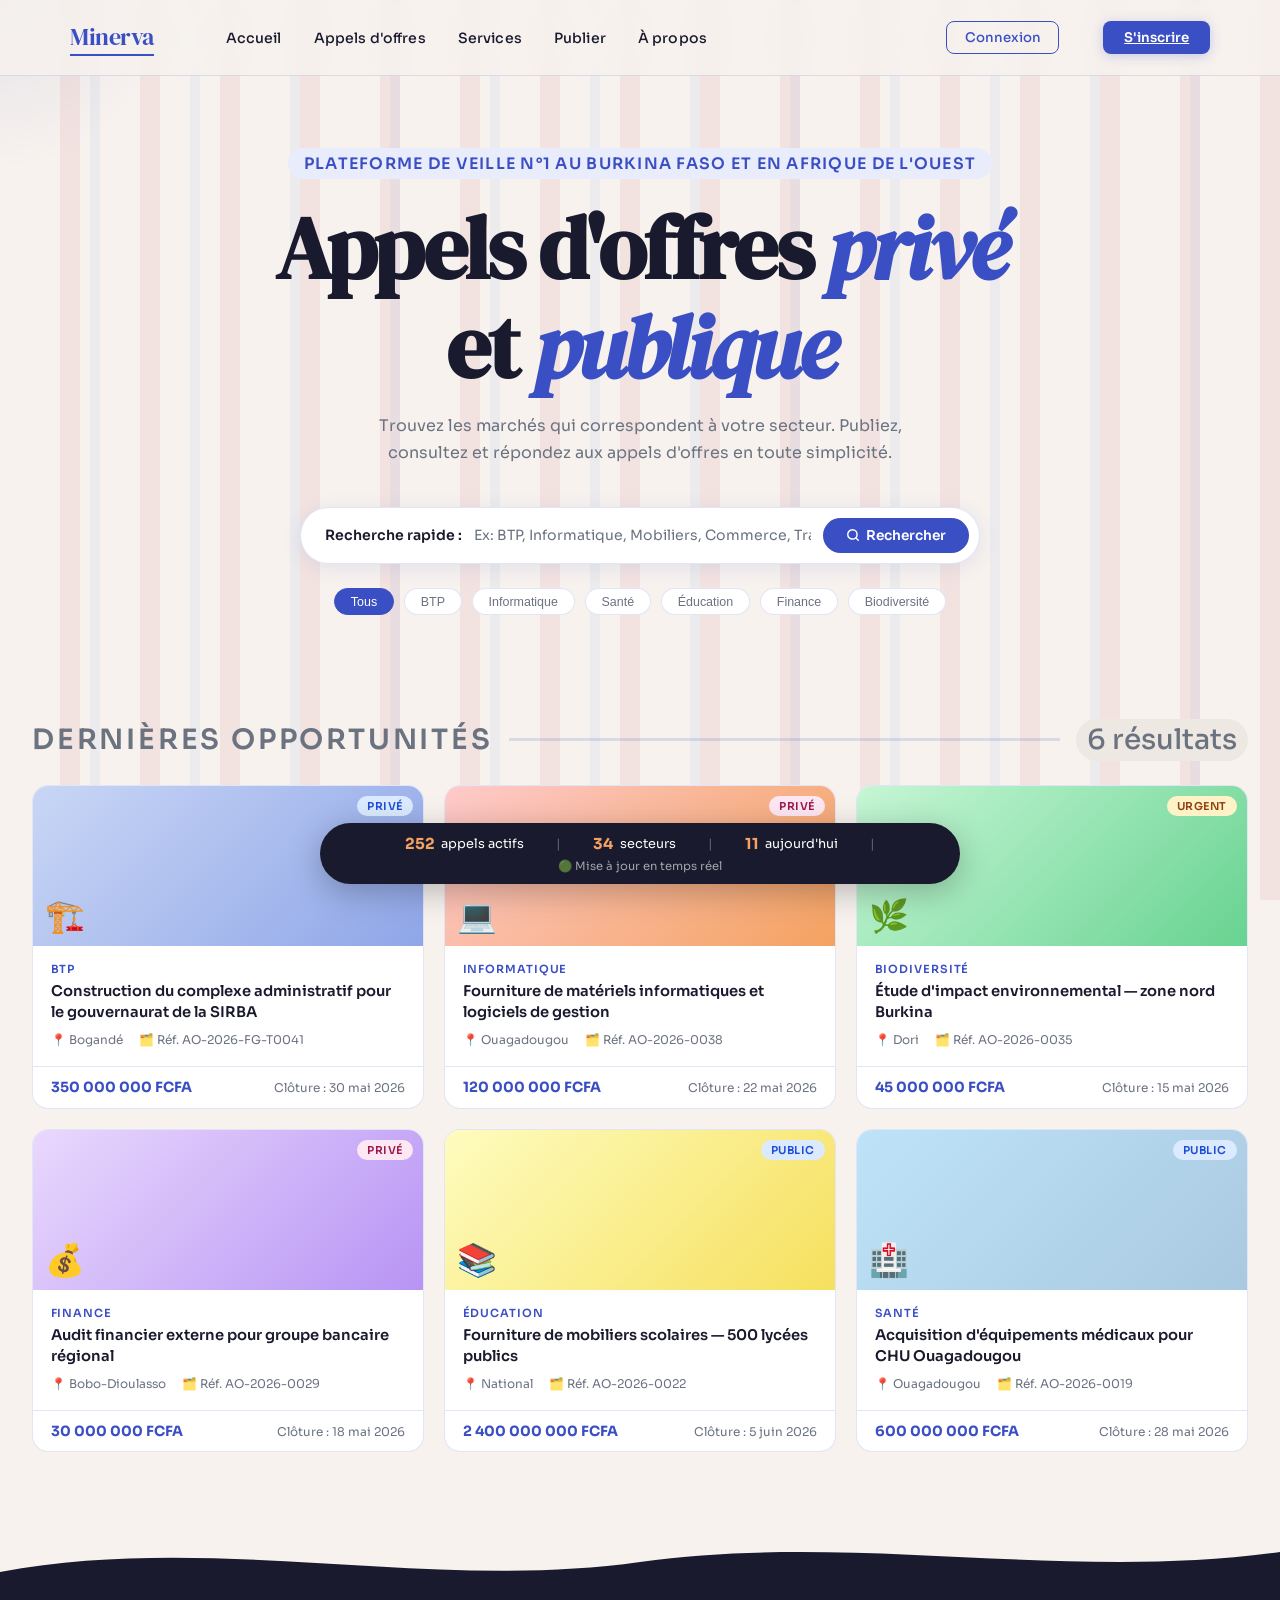
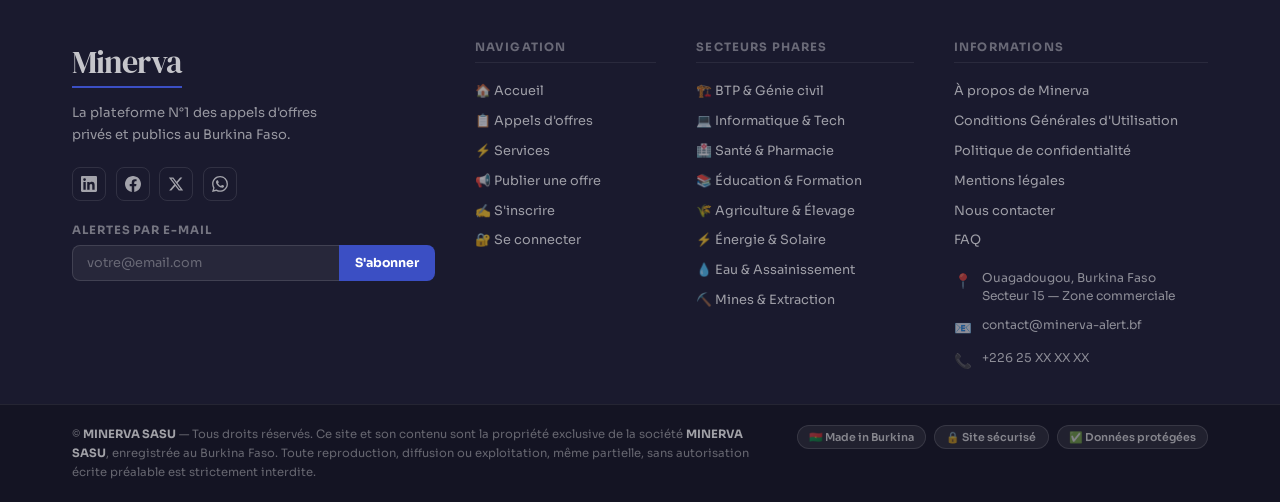
==== commit 8f7c2724: "Update index.html" ====
--- a/index.html
+++ b/index.html
@@ -781,18 +781,18 @@
       <div class="card-thumb">
         <div class="card-thumb-inner thumb-btp"></div>
         <div class="thumb-label">🏗️</div>
-        <span class="card-badge badge-public">Public</span>
+        <span class="card-badge badge-public">Privé</span>
       </div>
       <div class="card-body">
         <div class="card-sector">BTP</div>
-        <div class="card-title">Construction du complexe administratif de Koudougou</div>
+        <div class="card-title">Construction du complexe administratif pour le gouvernaurat de la SIRBA</div>
         <div class="card-meta">
-          <span>📍 Koudougou</span>
-          <span>🗂️ Réf. AO-2026-0041</span>
+          <span>📍 Bogandé</span>
+          <span>🗂️ Réf. AO-2026-FG-T0041</span>
         </div>
       </div>
       <div class="card-footer">
-        <span class="card-budget">850 000 000 FCFA</span>
+        <span class="card-budget">350 000 000 FCFA</span>
         <span class="card-deadline">Clôture : 30 mai 2026</span>
       </div>
     </div>
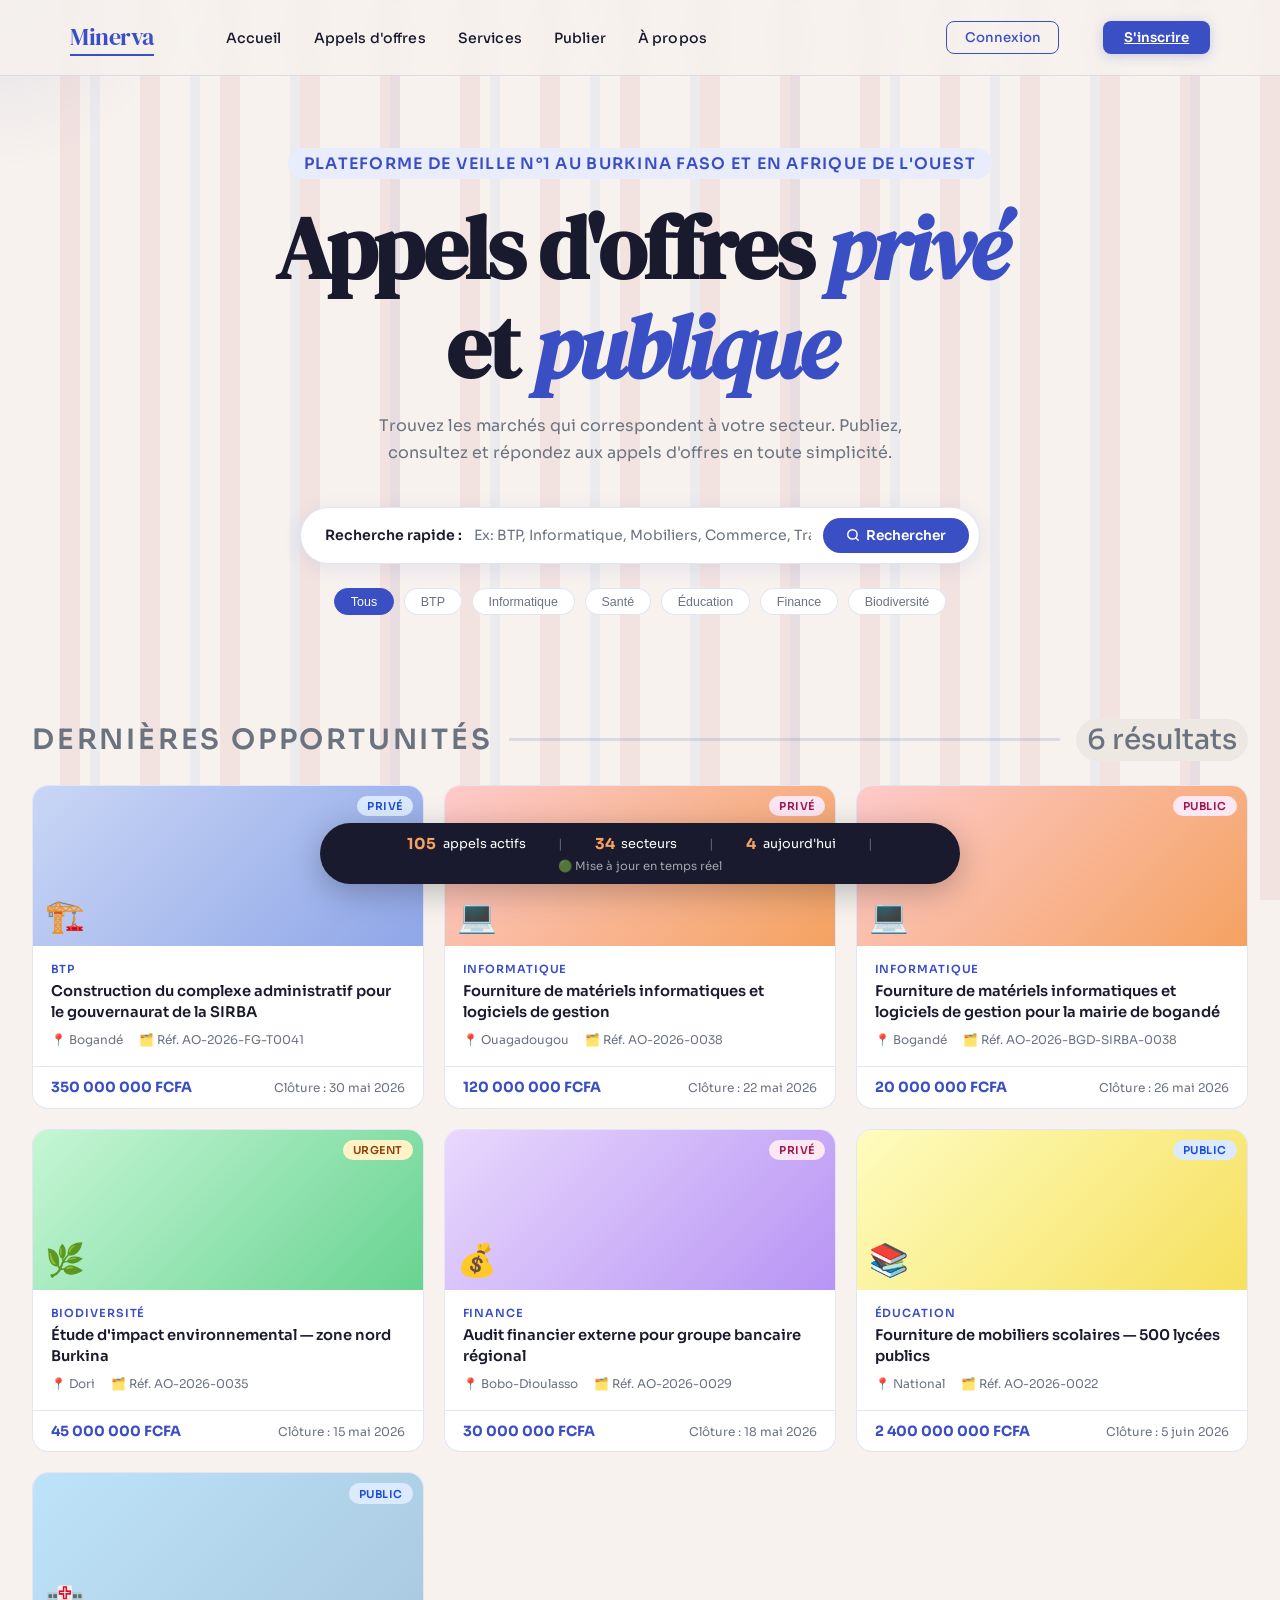
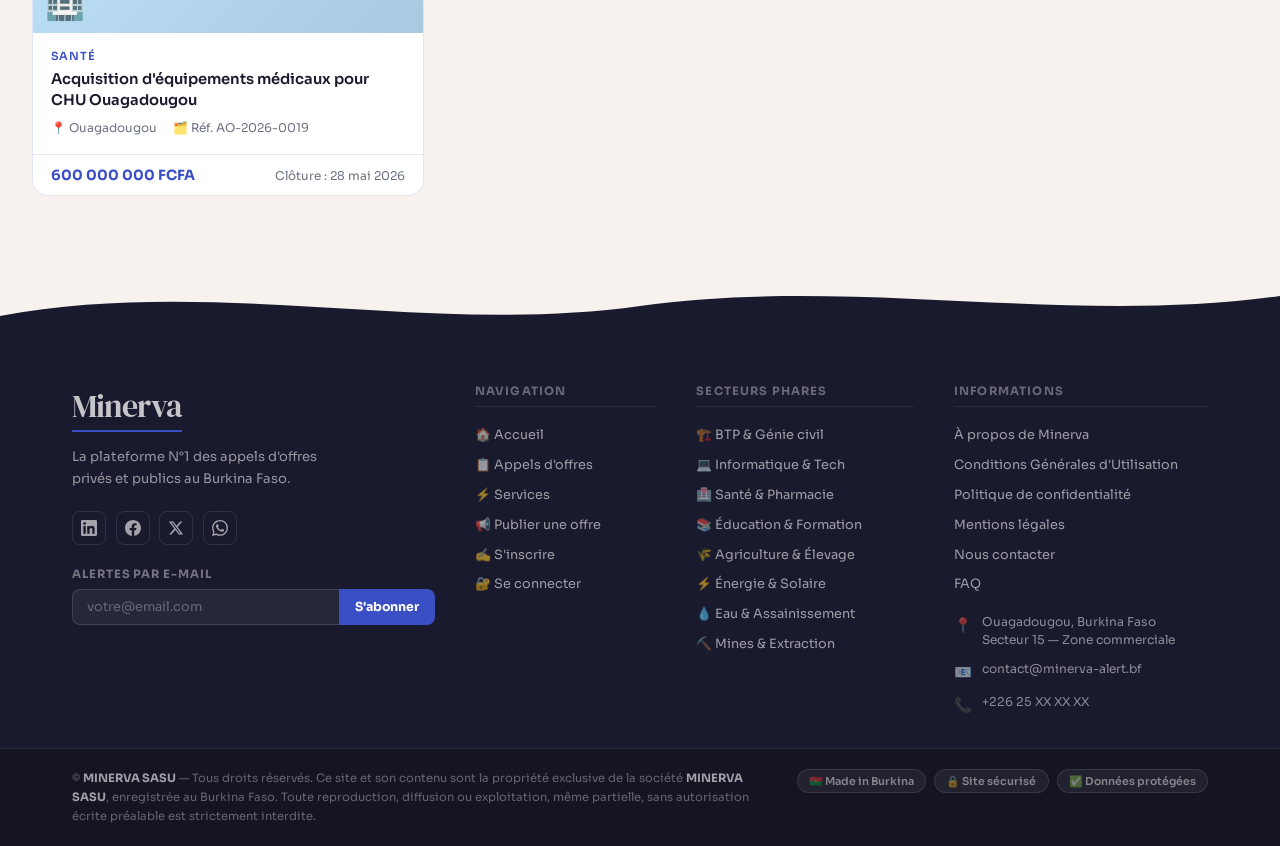
==== commit 0b266b43: "Update index.html" ====
--- a/index.html
+++ b/index.html
@@ -814,6 +814,26 @@
       <div class="card-footer">
         <span class="card-budget">120 000 000 FCFA</span>
         <span class="card-deadline">Clôture : 22 mai 2026</span>
+      </div>
+    </div>
+
+   <div class="card visible" data-sector="Informatique">
+      <div class="card-thumb">
+        <div class="card-thumb-inner thumb-info"></div>
+        <div class="thumb-label">💻</div>
+        <span class="card-badge badge-prive">Public</span>
+      </div>
+      <div class="card-body">
+        <div class="card-sector">Informatique</div>
+        <div class="card-title">Fourniture de matériels informatiques et logiciels de gestion pour la mairie de bogandé</div>
+        <div class="card-meta">
+          <span>📍 Bogandé</span>
+          <span>🗂️ Réf. AO-2026-BGD-SIRBA-0038</span>
+        </div>
+      </div>
+      <div class="card-footer">
+        <span class="card-budget">20 000 000 FCFA</span>
+        <span class="card-deadline">Clôture : 26 mai 2026</span>
       </div>
     </div>
 
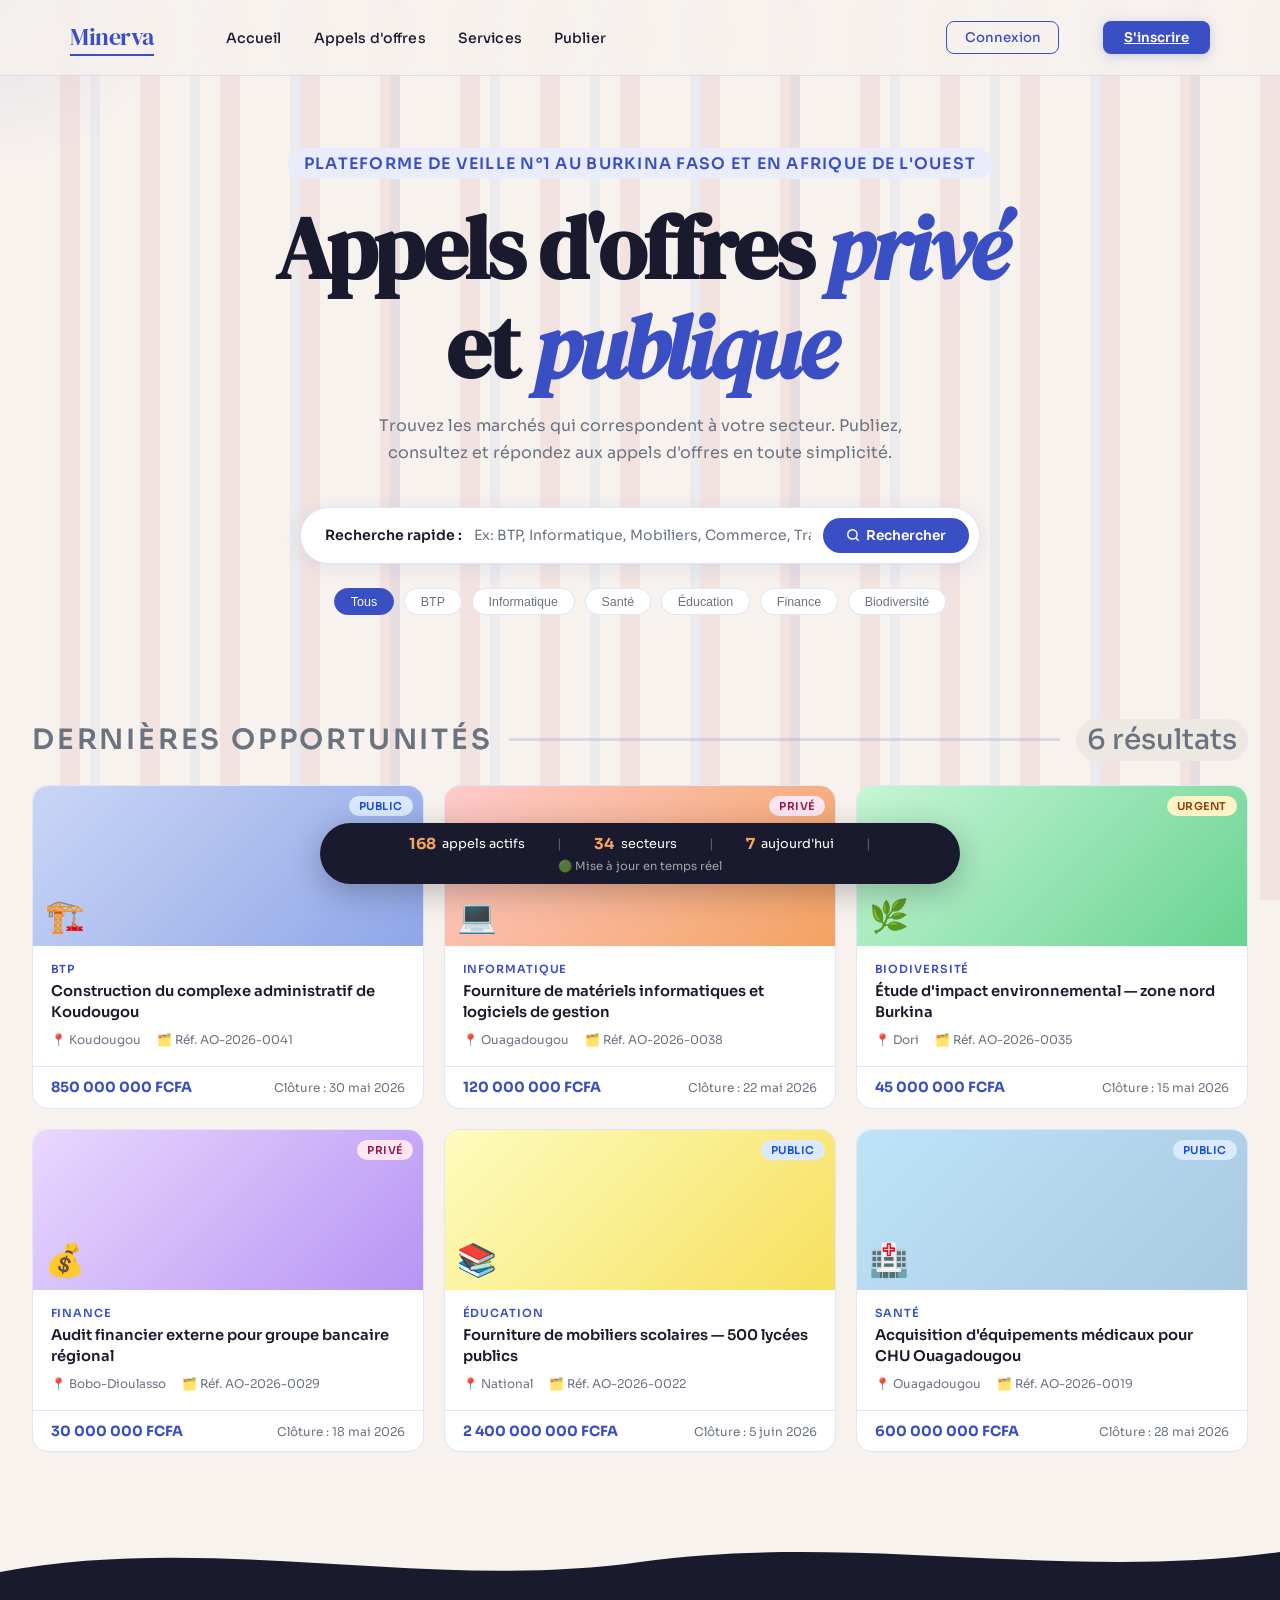
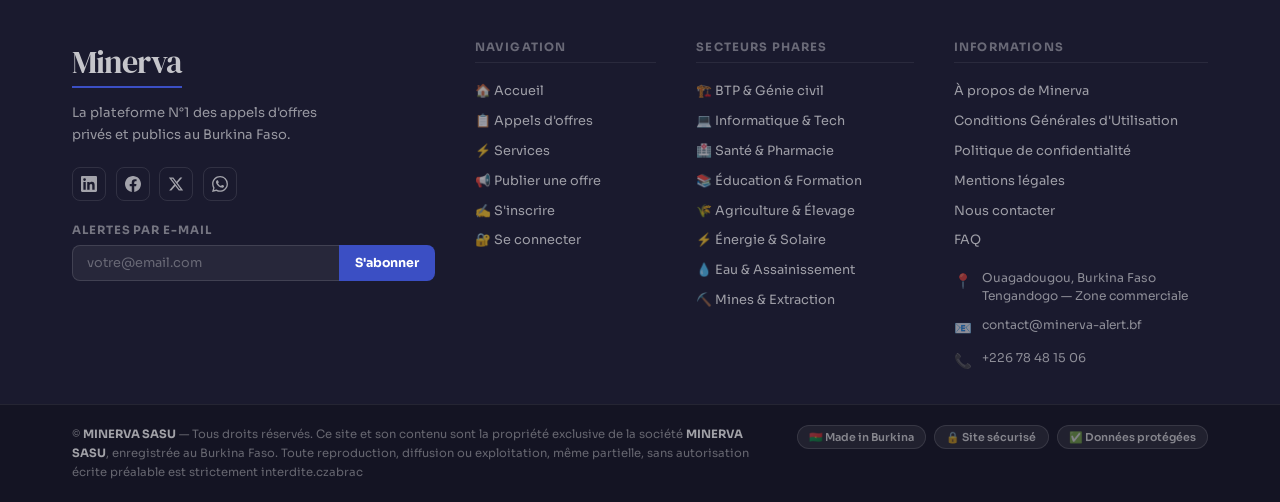
==== commit ddd52bac: "Update index.html" ====
--- a/index.html
+++ b/index.html
@@ -732,7 +732,6 @@
       <li><a href="minerva-appels.html">Appels d'offres</a></li>
       <li><a href="minerva-services.html">Services</a></li>
       <li><a href="minerva-publier.html">Publier</a></li>
-      <li><a href="minerva-apropos.html" class="active">À propos</a></li>
     </ul>
     <div class="nav-right">
       <a href="minerva-connexion.html" class="btn-outline" style="text-decoration:none;">Connexion</a>
@@ -781,18 +780,18 @@
       <div class="card-thumb">
         <div class="card-thumb-inner thumb-btp"></div>
         <div class="thumb-label">🏗️</div>
-        <span class="card-badge badge-public">Privé</span>
+        <span class="card-badge badge-public">Public</span>
       </div>
       <div class="card-body">
         <div class="card-sector">BTP</div>
-        <div class="card-title">Construction du complexe administratif pour le gouvernaurat de la SIRBA</div>
+        <div class="card-title">Construction du complexe administratif de Koudougou</div>
         <div class="card-meta">
-          <span>📍 Bogandé</span>
-          <span>🗂️ Réf. AO-2026-FG-T0041</span>
+          <span>📍 Koudougou</span>
+          <span>🗂️ Réf. AO-2026-0041</span>
         </div>
       </div>
       <div class="card-footer">
-        <span class="card-budget">350 000 000 FCFA</span>
+        <span class="card-budget">850 000 000 FCFA</span>
         <span class="card-deadline">Clôture : 30 mai 2026</span>
       </div>
     </div>
@@ -814,26 +813,6 @@
       <div class="card-footer">
         <span class="card-budget">120 000 000 FCFA</span>
         <span class="card-deadline">Clôture : 22 mai 2026</span>
-      </div>
-    </div>
-
-   <div class="card visible" data-sector="Informatique">
-      <div class="card-thumb">
-        <div class="card-thumb-inner thumb-info"></div>
-        <div class="thumb-label">💻</div>
-        <span class="card-badge badge-prive">Public</span>
-      </div>
-      <div class="card-body">
-        <div class="card-sector">Informatique</div>
-        <div class="card-title">Fourniture de matériels informatiques et logiciels de gestion pour la mairie de bogandé</div>
-        <div class="card-meta">
-          <span>📍 Bogandé</span>
-          <span>🗂️ Réf. AO-2026-BGD-SIRBA-0038</span>
-        </div>
-      </div>
-      <div class="card-footer">
-        <span class="card-budget">20 000 000 FCFA</span>
-        <span class="card-deadline">Clôture : 26 mai 2026</span>
       </div>
     </div>
 
@@ -1060,7 +1039,7 @@
       <div class="footer-col">
         <div class="footer-col-title">Navigation</div>
         <ul class="footer-links">
-          <li><a href="minerva.html">🏠 Accueil</a></li>
+          <li><a href="index.html">🏠 Accueil</a></li>
           <li><a href="minerva-appels.html">📋 Appels d'offres</a></li>
           <li><a href="minerva-services.html">⚡ Services</a></li>
           <li><a href="minerva-publier.html">📢 Publier une offre</a></li>
@@ -1088,7 +1067,7 @@
       <div class="footer-col">
         <div class="footer-col-title">Informations</div>
         <ul class="footer-links">
-          <li><a href="#">À propos de Minerva</a></li>
+          <li><a href="minerva-apropos.html">À propos de Minerva</a></li>
           <li><a href="#">Conditions Générales d'Utilisation</a></li>
           <li><a href="#">Politique de confidentialité</a></li>
           <li><a href="#">Mentions légales</a></li>
@@ -1099,7 +1078,7 @@
         <div class="footer-contact">
           <div class="fcontact-item">
             <span class="fcontact-icon">📍</span>
-            <span>Ouagadougou, Burkina Faso<br>Secteur 15 — Zone commerciale</span>
+            <span>Ouagadougou, Burkina Faso<br>Tengandogo — Zone commerciale</span>
           </div>
           <div class="fcontact-item">
             <span class="fcontact-icon">📧</span>
@@ -1107,7 +1086,7 @@
           </div>
           <div class="fcontact-item">
             <span class="fcontact-icon">📞</span>
-            <span>+226 25 XX XX XX</span>
+            <span>+226 78 48 15 06</span>
           </div>
         </div>
       </div>
@@ -1121,7 +1100,7 @@
           &copy; <span id="footerYear"></span> <strong>MINERVA SASU</strong> — Tous droits réservés.
           Ce site et son contenu sont la propriété exclusive de la société
           <strong>MINERVA SASU</strong>, enregistrée au Burkina Faso.
-          Toute reproduction, diffusion ou exploitation, même partielle, sans autorisation écrite préalable est strictement interdite.
+          Toute reproduction, diffusion ou exploitation, même partielle, sans autorisation écrite préalable est strictement interdite.czabrac
         </p>
         <div class="footer-badges">
           <span class="fbadge">🇧🇫 Made in Burkina</span>
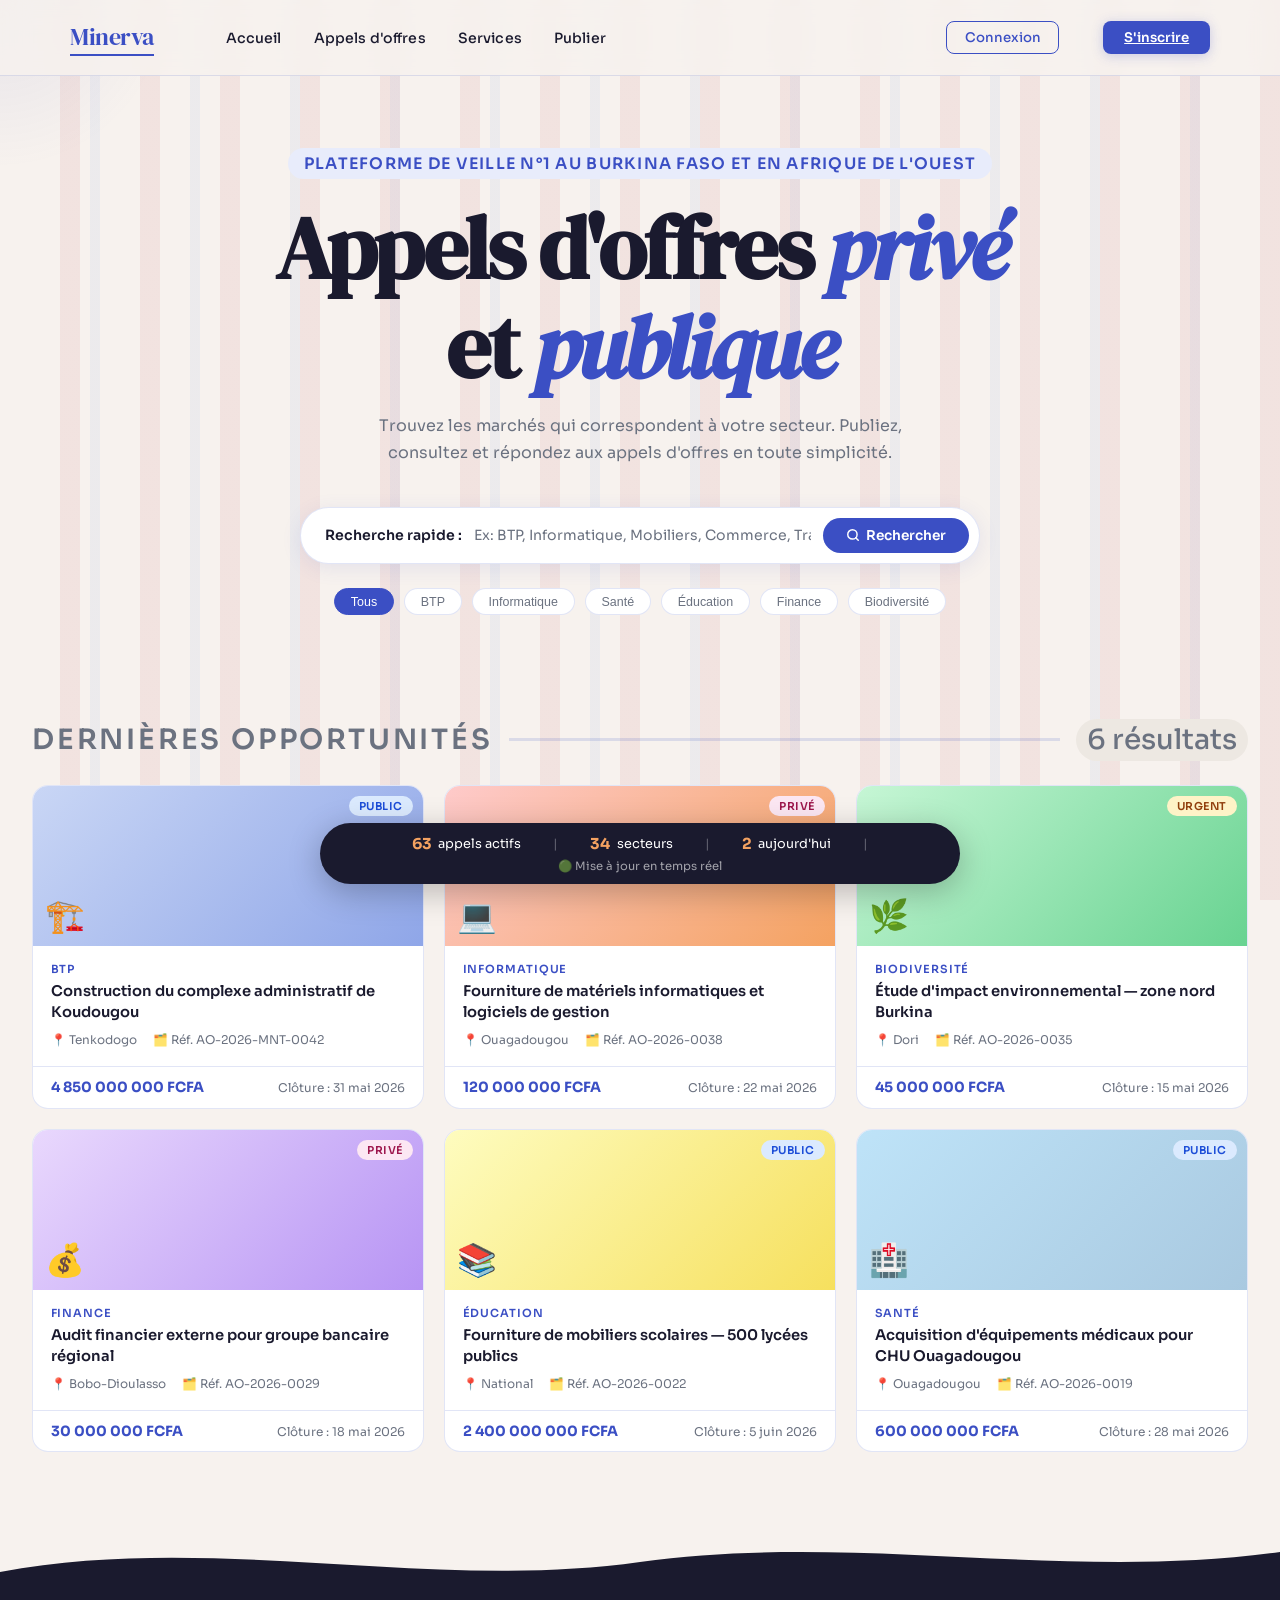
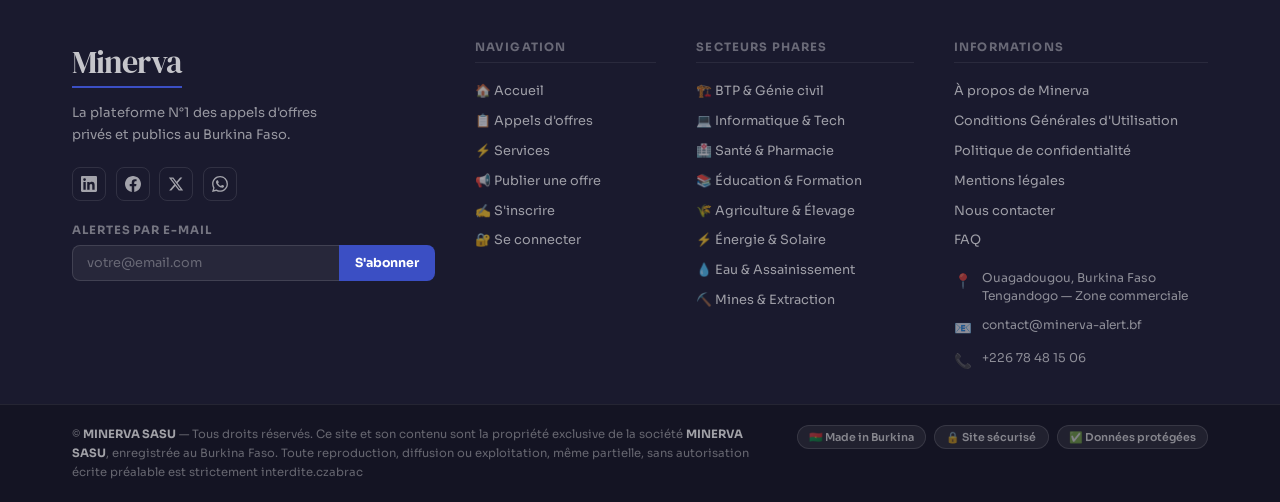
==== commit 60c7f634: "Update project location and budget details" ====
--- a/index.html
+++ b/index.html
@@ -786,13 +786,13 @@
         <div class="card-sector">BTP</div>
         <div class="card-title">Construction du complexe administratif de Koudougou</div>
         <div class="card-meta">
-          <span>📍 Koudougou</span>
-          <span>🗂️ Réf. AO-2026-0041</span>
+          <span>📍 Tenkodogo</span>
+          <span>🗂️ Réf. AO-2026-MNT-0042</span>
         </div>
       </div>
       <div class="card-footer">
-        <span class="card-budget">850 000 000 FCFA</span>
-        <span class="card-deadline">Clôture : 30 mai 2026</span>
+        <span class="card-budget">4 850 000 000 FCFA</span>
+        <span class="card-deadline">Clôture : 31 mai 2026</span>
       </div>
     </div>
 
